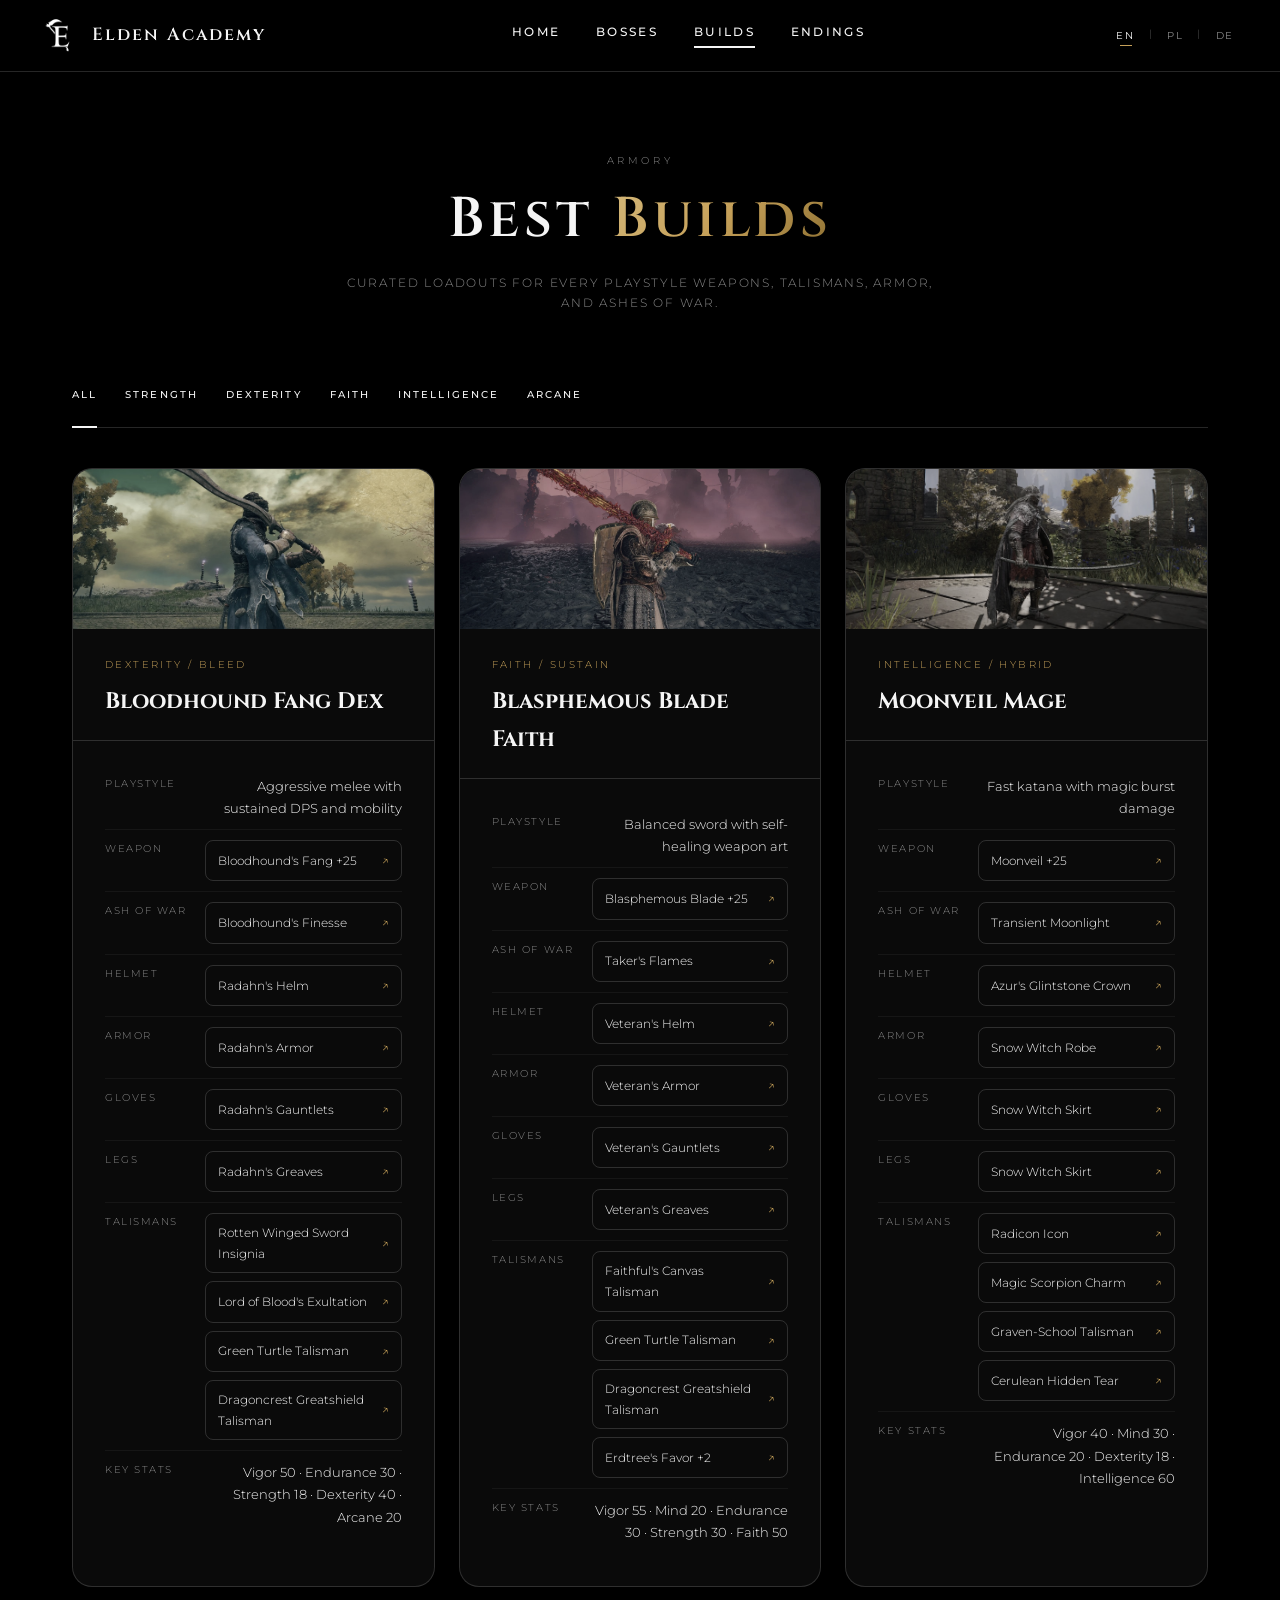
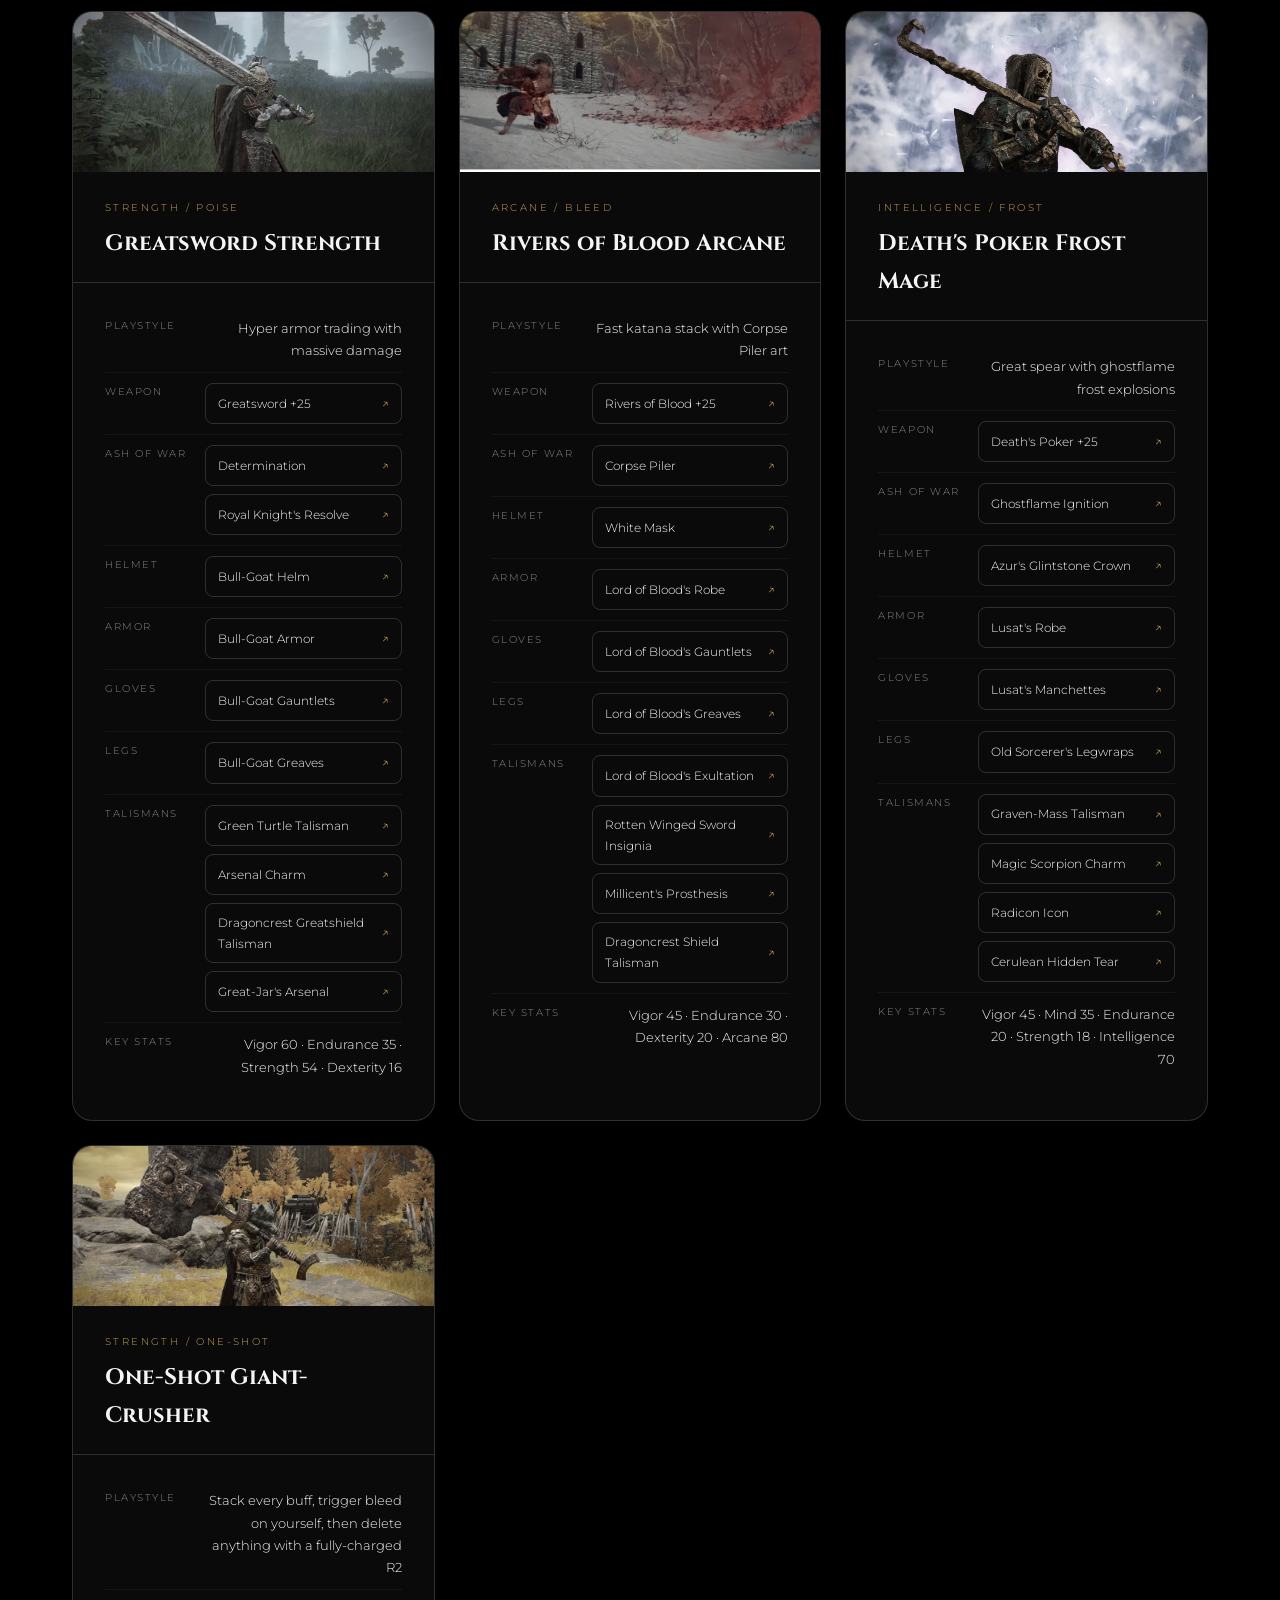
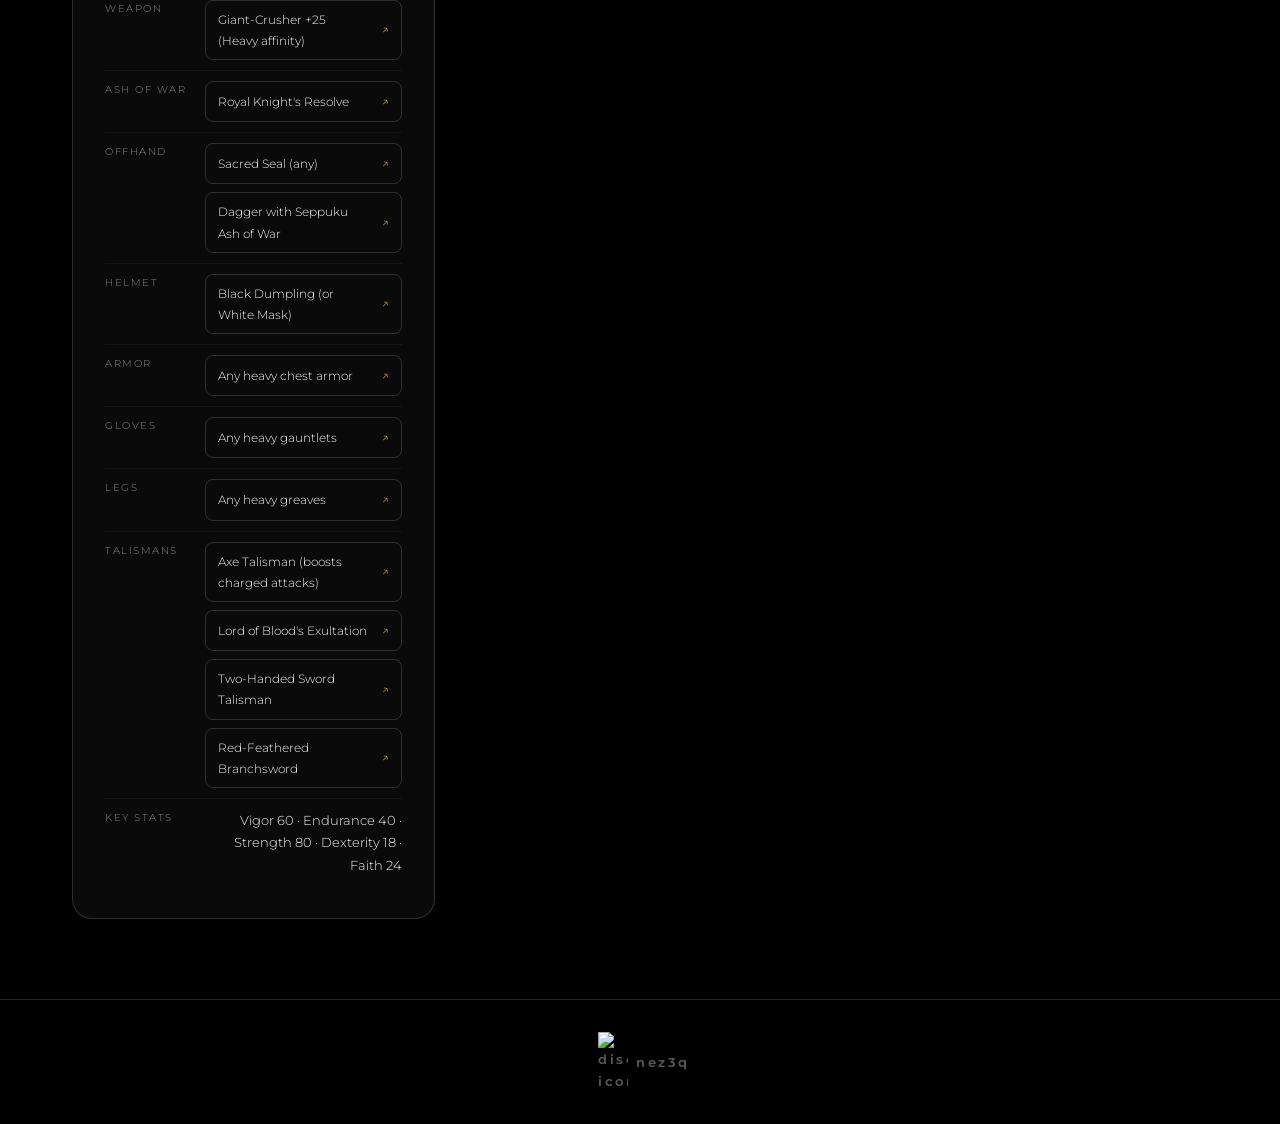
==== builds.html @ 85fa4c31 "Add files via upload" ====
<!DOCTYPE html>
<html lang="en">
<head>
<meta charset="UTF-8">
<meta name="viewport" content="width=device-width, initial-scale=1.0">
<title>Elden Ring Academy</title>
<link rel="stylesheet" href="main_smf.css">
<link rel="stylesheet" href="main_smf1.css">
<script src="opti.js" defer></script>
</head>
<body>
<div class="loading-screen" id="loader"><div class="loading-ring"></div></div>

<header class="site-header">
 <a href="main.html" class="logo">
    <img src="./img/elden.webp" alt="logo elden" style="width: 40px;">
    <span data-i18n="siteName">Elden Academy</span>
  </a>
  <nav class="main-nav" id="mainNav">
    <a href="main.html" data-i18n="navHome">Home</a>
    <a href="main.html#bosses" data-i18n="navBosses">Bosses</a>
    <a href="builds.html" class="active" data-i18n="navBuilds">Builds</a>
    <a href="endings.html" data-i18n="navEndings">Endings</a>
  </nav>
  <div class="header-right">
    <div class="lang-switch">
      <button data-lang="en" class="active">EN</button>
      <span class="sep">|</span>
      <button data-lang="pl">PL</button>
      <span class="sep">|</span>
      <button data-lang="de">DE</button>
    </div>
    <button class="menu-toggle" id="menuToggle" aria-label="Menu">
      <span></span><span></span><span></span>
    </button>
  </div>
</header>

<main class="page-enter">
  <section class="hero-notify fade-in">
    <p class="label" data-i18n="buildsLabel">Armory</p>
    <h1><span data-i18n="buildsTitle1">Best</span> <span class="gold-text" data-i18n="buildsTitle2">Builds</span></h1>
    <p class="sub" data-i18n="buildsSub">Curated loadouts for every playstyle weapons, talismans, armor, and ashes of war.</p>
  </section>

  <div class="container">
    <div class="sub-nav fade-in" id="buildFilter">
      <a href="#" data-filter="all" class="active" data-i18n="filterAll">All</a>
      <a href="#" data-filter="strength" data-i18n="filterStr">Strength</a>
      <a href="#" data-filter="dexterity" data-i18n="filterDex">Dexterity</a>
      <a href="#" data-filter="faith" data-i18n="filterFaith">Faith</a>
      <a href="#" data-filter="intelligence" data-i18n="filterInt">Intelligence</a>
      <a href="#" data-filter="arcane" data-i18n="filterArc">Arcane</a>
    </div>

    <div class="builds-grid" id="buildsGrid"></div>
  </div>
</main>


<footer class="site-footer">
 
  <br>

  <img src="https://uxwing.com/wp-content/themes/uxwing/download/brands-and-social-media/discord-white-icon.png" alt="discord icon" style="width: 30px;"> nez3q
 
</footer>

<script src="main_images.js"></script>
<script src="main_data.js"></script>
<script src="main.js"></script>
<script>
document.addEventListener('DOMContentLoaded',function(){
  ER.initBuilds();
});
</script>
</body>
</html>
---- main_smf.css ----
@import url('https://fonts.googleapis.com/css2?family=Cinzel:wght@400;600;700&family=Montserrat:wght@300;400;500;600&display=swap');

*,*::before,*::after{box-sizing:border-box;margin:0;padding:0}

:root{
  --bg:#000;
  --bg-card:#0a0a0a;
  --bg-card-hover:#111;
  --white:#f5f5f5;
  --gray:#888;
  --gray-dim:#555;
  --gold:#c5a059;
  --gold-light:#d4b87a;
  --gold-dark:#8a6d2f;
  --border:rgba(255,255,255,.15);
  --border-active:rgba(255,255,255,.85);
  --radius:20px;
  --font-serif:'Cinzel',serif;
  --font-sans:'Montserrat',sans-serif;
  --nav-h:72px;
}

html{scroll-behavior:smooth}

body{
  background:var(--bg);
  color:var(--white);
  font-family:var(--font-sans);
  font-weight:300;
  line-height:1.7;
  overflow-x:hidden;
  min-height:100vh;
}

a{color:inherit;text-decoration:none;transition:color .3s,opacity .3s}
a:hover{color:var(--gold)}

img{max-width:100%;height:auto;display:block}

.gold-text{
  background:linear-gradient(135deg,var(--gold-light),var(--gold),var(--gold-dark));
  -webkit-background-clip:text;
  -webkit-text-fill-color:transparent;
  background-clip:text;
}

.container{
  width:100%;
  max-width:1200px;
  margin:0 auto;
  padding:0 32px;
}

header.site-header{
  position:fixed;
  top:0;left:0;right:0;
  z-index:1000;
  height:var(--nav-h);
  display:flex;
  align-items:center;
  justify-content:space-between;
  padding:0 40px;
  background:rgba(0,0,0,.92);
  backdrop-filter:blur(12px);
  border-bottom:1px solid var(--border);
}

.logo{
  display:flex;
  align-items:center;
  gap:12px;
  font-family:var(--font-serif);
  font-size:1.1rem;
  letter-spacing:.12em;
  font-weight:600;
}

.logo-mark{
  width:42px;height:42px;
  border:1px solid var(--border);
  border-radius:50%;
  display:flex;
  align-items:center;
  justify-content:center;
  font-family:var(--font-serif);
  font-size:1.4rem;
  color:var(--gold);
}

nav.main-nav{
  display:flex;
  gap:36px;
  align-items:center;
}

nav.main-nav a{
  font-size:.72rem;
  letter-spacing:.2em;
  text-transform:uppercase;
  font-weight:500;
  position:relative;
  padding-bottom:6px;
}

nav.main-nav a.active::after,
nav.main-nav a:hover::after{
  content:'';
  position:absolute;
  bottom:0;left:0;right:0;
  height:1px;
  background:var(--white);
}

nav.main-nav a.active::after{height:2px}

.header-right{
  display:flex;
  align-items:center;
  gap:24px;
}

.lang-switch{
  display:flex;
  gap:8px;
  font-size:.65rem;
  letter-spacing:.15em;
  text-transform:uppercase;
}

.lang-switch button{
  background:none;
  border:none;
  color:var(--gray);
  cursor:pointer;
  font-family:var(--font-sans);
  font-size:.65rem;
  letter-spacing:.15em;
  padding:4px 6px;
  transition:color .3s;
}

.lang-switch button.active,
.lang-switch button:hover{color:var(--white)}

.lang-switch .sep{color:var(--gray-dim)}

.menu-toggle{
  display:none;
  background:none;
  border:none;
  cursor:pointer;
  flex-direction:column;
  gap:5px;
  padding:4px;
}

.menu-toggle span{
  display:block;
  width:22px;height:1px;
  background:var(--white);
  transition:transform .3s,opacity .3s;
}

main{padding-top:var(--nav-h)}

.hero-notify{
  text-align:center;
  padding:80px 32px 48px;
}

.hero-notify .label{
  font-size:.65rem;
  letter-spacing:.35em;
  text-transform:uppercase;
  color:var(--gray);
  margin-bottom:16px;
}

.hero-notify h1{
  font-family:var(--font-serif);
  font-size:clamp(2rem,5vw,3.5rem);
  font-weight:600;
  letter-spacing:.08em;
  line-height:1.2;
  margin-bottom:20px;
}

.hero-notify .sub{
  font-size:.75rem;
  letter-spacing:.15em;
  text-transform:uppercase;
  color:var(--gray);
  max-width:600px;
  margin:0 auto 24px;
}

.hero-notify .credit{
  font-size:.6rem;
  letter-spacing:.25em;
  text-transform:uppercase;
  color:var(--gray-dim);
}

.featured-card{
  border:1px solid var(--border);
  border-radius:var(--radius);
  margin:0 auto 64px;
  max-width:1100px;
  overflow:hidden;
  position:relative;
  background:var(--bg-card);
}

.featured-card-inner{
  display:grid;
  grid-template-columns:1fr 1fr;
  min-height:420px;
}

.featured-content{
  padding:48px 56px;
  display:flex;
  flex-direction:column;
  justify-content:center;
}

.featured-content .unlock-label{
  font-size:.65rem;
  letter-spacing:.3em;
  text-transform:uppercase;
  color:var(--gray);
  margin-bottom:12px;
}

.featured-content h2{
  font-family:var(--font-serif);
  font-size:clamp(1.8rem,3vw,2.8rem);
  margin-bottom:16px;
  line-height:1.15;
}

.featured-content .quote{
  font-style:italic;
  color:var(--gray);
  font-size:.9rem;
  margin-bottom:24px;
  border-left:2px solid var(--gold);
  padding-left:16px;
}

.featured-content p{
  font-size:.85rem;
  color:var(--gray);
  margin-bottom:28px;
}

.featured-content .btn-link{
  display:inline-flex;
  align-items:center;
  gap:8px;
  font-size:.7rem;
  letter-spacing:.2em;
  text-transform:uppercase;
  font-weight:500;
  align-self:flex-start;
}

.featured-content .btn-link .arrow{
  transition:transform .3s;
}

.featured-content .btn-link:hover .arrow{transform:translateX(4px)}

.featured-image{
  position:relative;
  overflow:hidden;
}

.featured-image img{
  width:100%;
  height:100%;
  object-fit:cover;
  object-position:center top;
  filter:grayscale(.4) contrast(1.1);
  mask-image:linear-gradient(to right,transparent 0%,black 25%);
  -webkit-mask-image:linear-gradient(to right,transparent 0%,black 25%);
}

.section-title{
  text-align:center;
  margin-bottom:40px;
}

.section-title .archive-label{
  font-size:.65rem;
  letter-spacing:.35em;
  text-transform:uppercase;
  color:var(--gold);
  margin-bottom:12px;
}

.section-title h2{
  font-family:var(--font-serif);
  font-size:clamp(1.5rem,3vw,2.2rem);
  letter-spacing:.06em;
}

.category-row{
  display:grid;
  grid-template-columns:repeat(4,1fr);
  gap:16px;
  margin-bottom:64px;
}

.category-card{
  position:relative;
  height:120px;
  border-radius:12px;
  overflow:hidden;
  border:1px solid var(--border);
  cursor:pointer;
  transition:border-color .4s,transform .4s;
}

.category-card.active,
.category-card:hover{
  border-color:var(--border-active);
  transform:translateY(-2px);
}

.category-card img{
  width:100%;height:100%;
  object-fit:cover;
  filter:brightness(.35) grayscale(.5);
  transition:filter .4s,transform .6s;
}

.category-card:hover img,
.category-card.active img{
  filter:brightness(.5) grayscale(.3);
  transform:scale(1.05);
}

.category-card span{
  position:absolute;
  inset:0;
  display:flex;
  align-items:center;
  justify-content:center;
  font-size:.7rem;
  letter-spacing:.2em;
  font-weight:600;
  text-transform:uppercase;
  text-shadow:0 2px 12px rgba(0,0,0,.8);
}

.boss-grid{
  display:grid;
  grid-template-columns:repeat(auto-fill,minmax(260px,1fr));
  gap:20px;
  margin-bottom:80px;
}

.boss-card{
  border:1px solid var(--border);
  border-radius:var(--radius);
  overflow:hidden;
  background:var(--bg-card);
  transition:border-color .4s,transform .4s,box-shadow .4s;
  cursor:pointer;
}

.boss-card:hover{
  border-color:var(--border-active);
  transform:translateY(-4px);
  box-shadow:0 12px 40px rgba(197,160,89,.08);
}

.boss-card-img{
  height:180px;
  overflow:hidden;
  position:relative;
}

.boss-card-img img,
.featured-image img,
.boss-detail-image img,
.build-card-img img,
.map-img-wrap img{
  width:100%;height:100%;
  object-fit:cover;
  object-position:center top;
  filter:grayscale(.25);
  transition:filter .4s,transform .6s;
}

.photo-wrap{
  display:block;
  width:100%;height:100%;
  position:relative;
  overflow:hidden;
}

.photo-wrap img{
  width:100%;height:100%;
  object-fit:cover;
  object-position:center top;
  filter:grayscale(.25);
  transition:filter .4s,transform .6s;
  pointer-events:none;
  cursor:default;
  user-select:none;
  -webkit-user-select:none;
}

.map-interactive-link{
  display:inline-block;
  margin-top:14px;
  font-size:.65rem;
  letter-spacing:.18em;
  text-transform:uppercase;
  color:var(--gold);
  border-bottom:1px solid rgba(197,160,89,.35);
}

.map-interactive-link:hover{color:var(--gold-light)}

.boss-card:hover .boss-card-img img{
  filter:grayscale(0);
}

.boss-card-body{padding:20px 24px}

.boss-card-body .cat{
  font-size:.6rem;
  letter-spacing:.25em;
  text-transform:uppercase;
  color:var(--gold);
  margin-bottom:8px;
}

.boss-card-body h3{
  font-family:var(--font-serif);
  font-size:1.1rem;
  letter-spacing:.04em;
}

.boss-detail{padding:48px 0 80px}

.breadcrumb{
  font-size:.65rem;
  letter-spacing:.25em;
  text-transform:uppercase;
  color:var(--gold);
  margin-bottom:32px;
}

.boss-detail-grid{
  display:grid;
  grid-template-columns:1fr 1fr;
  gap:48px;
  align-items:start;
}

.boss-detail-content h1{
  font-family:var(--font-serif);
  font-size:clamp(2rem,4vw,3rem);
  margin-bottom:12px;
  line-height:1.15;
}

.boss-detail-content .quote{
  font-style:italic;
  color:var(--gray);
  font-size:.95rem;
  margin-bottom:32px;
  border-left:2px solid var(--gold);
  padding-left:16px;
}

.info-block{
  margin-bottom:32px;
}

.info-block h3{
  font-size:.65rem;
  letter-spacing:.3em;
  text-transform:uppercase;
  color:var(--gold);
  margin-bottom:12px;
}

.info-block p,
.info-block li{
  font-size:.88rem;
  color:var(--gray);
}

.info-block ul{
  list-style:none;
  padding:0;
}

.info-block li{
  padding:6px 0;
  padding-left:16px;
  position:relative;
}

.info-block li::before{
  content:'›';
  position:absolute;
  left:0;
  color:var(--gold);
}

.boss-detail-image{
  position:sticky;
  top:calc(var(--nav-h) + 32px);
}

.boss-detail-image img{
  width:100%;
  border-radius:var(--radius);
  border:1px solid var(--border);
  filter:grayscale(.2);
}

.map-section{
  margin-top:48px;
  border:1px solid var(--border);
  border-radius:var(--radius);
  overflow:hidden;
  background:var(--bg-card);
}

.map-section-header{
  padding:20px 28px;
  border-bottom:1px solid var(--border);
}

.map-section-header h3{
  font-family:var(--font-serif);
  font-size:1.1rem;
  letter-spacing:.06em;
}

.map-section-body{
  display:grid;
  grid-template-columns:1.3fr 1fr;
  
  gap:0;
}

.map-img-wrap{
  padding:24px;
  border-right:1px solid var(--border);
}

.map-img-wrap img{
  width:100%;
  border-radius:8px;
  opacity:.85;
}

.map-info{
  padding:28px 32px;
}

.map-info .region-tag{
  display:inline-block;
  font-size:.6rem;
  letter-spacing:.2em;
  text-transform:uppercase;
  border:1px solid var(--gold);
  color:var(--gold);
  padding:4px 12px;
  border-radius:20px;
  margin-bottom:16px;
}

.sub-nav{
  display:flex;
  gap:28px;
  margin-bottom:40px;
  border-bottom:1px solid var(--border);
  padding-bottom:16px;
}

.sub-nav a{
  font-size:.65rem;
  letter-spacing:.2em;
  text-transform:uppercase;
  font-weight:500;
  position:relative;
  padding-bottom:8px;
}

.sub-nav a.active::after{
  content:'';
  position:absolute;
  bottom:-17px;left:0;right:0;
  height:2px;
  background:var(--white);
}

.builds-grid{
  display:grid;
  grid-template-columns:repeat(auto-fill,minmax(340px,1fr));
  gap:24px;
  margin-bottom:80px;
}

.build-card{
  border:1px solid var(--border);
  border-radius:var(--radius);
  overflow:hidden;
  background:var(--bg-card);
  transition:border-color .4s,transform .4s;
}

.build-card:hover{
  border-color:var(--border-active);
  transform:translateY(-3px);
}

.build-card-header{
  padding:28px 32px 20px;
  border-bottom:1px solid var(--border);
}

.build-card-header .type{
  font-size:.6rem;
  letter-spacing:.25em;
  text-transform:uppercase;
  color:var(--gold);
  margin-bottom:8px;
}

.build-card-header h3{
  font-family:var(--font-serif);
  font-size:1.4rem;
}

.build-card-body{padding:24px 32px 32px}

.build-row{
  display:flex;
  justify-content:space-between;
  align-items:flex-start;
  padding:10px 0;
  border-bottom:1px solid rgba(255,255,255,.05);
  font-size:.82rem;
}

.build-row:last-child{border-bottom:none}

.build-row .label{
  color:var(--gray);
  font-size:.65rem;
  letter-spacing:.15em;
  text-transform:uppercase;
  min-width:100px;
}

.build-row .value{color:var(--white);text-align:right;flex:1}

.build-row-gear{align-items:flex-start}

.value-gear{
  display:flex;
  flex-direction:column;
  gap:8px;
  align-items:flex-end;
}

.wiki-item-link{
  display:inline-flex;
  align-items:center;
  justify-content:space-between;
  gap:12px;
  padding:8px 12px;
  border:1px solid var(--border);
  border-radius:8px;
  font-size:.78rem;
  color:var(--white);
  transition:border-color .3s,background .3s,transform .3s;
  text-align:left;
  width:100%;
  max-width:320px;
}

.wiki-item-link:hover{
  border-color:var(--gold);
  background:rgba(197,160,89,.08);
  color:var(--gold-light);
  transform:translateX(-2px);
}

.wiki-item-arrow{
  color:var(--gold);
  font-size:.85rem;
}

.wiki-boss-link{
  display:inline-flex;
  align-items:center;
  gap:6px;
  font-size:.68rem;
  letter-spacing:.18em;
  text-transform:uppercase;
  color:var(--gold);
  margin-bottom:28px;
  padding-bottom:4px;
  border-bottom:1px solid rgba(197,160,89,.3);
  transition:color .3s,border-color .3s;
}

.wiki-boss-link:hover{
  color:var(--gold-light);
  border-bottom-color:var(--gold);
}

.build-card-img{
  height:160px;
  overflow:hidden;
}

.build-card-img img{
  width:100%;height:100%;
  object-fit:cover;
  filter:grayscale(.4);
  transition:filter .4s;
}

.build-card:hover .build-card-img img{filter:grayscale(.1)}

.back-link{
  display:inline-flex;
  align-items:center;
  gap:8px;
  font-size:.7rem;
  letter-spacing:.2em;
  text-transform:uppercase;
  margin-bottom:32px;
  color:var(--gray);
}

.back-link:hover{color:var(--white)}

footer.site-footer { 
  border-top: 1px solid var(--border); 
  padding: 32px; 
  font-weight: 650;
  text-align: center; 
  font-size: 13px; 
  letter-spacing: .2em; 
  color: var(--gray-dim); 
  display: flex; 
  flex-direction: row;
  justify-content: center; 
  align-items: center; 
  gap: 8px;
}


.hidden{display:none!important}

@media(max-width:900px){
  nav.main-nav{display:none}
  .menu-toggle{display:flex}
  nav.main-nav.open{
    display:flex;
    flex-direction:column;
    position:fixed;
    top:var(--nav-h);left:0;right:0;
    background:rgba(0,0,0,.97);
    padding:24px;
    gap:20px;
    border-bottom:1px solid var(--border);
  }
  .featured-card-inner,
  .boss-detail-grid,
  .map-section-body{grid-template-columns:1fr}
  .featured-image{height:280px}
  .featured-image img{mask-image:none;-webkit-mask-image:none}
  .category-row{grid-template-columns:repeat(2,1fr)}
  .boss-detail-image{position:static}
  .map-img-wrap{border-right:none;border-bottom:1px solid var(--border)}
}

@media(max-width:560px){
  header.site-header{padding:0 20px}
  .container{padding:0 20px}
  .category-row{grid-template-columns:1fr}
  .builds-grid{grid-template-columns:1fr}
  .featured-content{padding:32px 28px}
}

/* ─── BUFF SEQUENCE (builds page) ───────────────────────────────── */
.buff-sequence-list{
  list-style:none;
  padding:0;
  width:100%;
  display:flex;
  flex-direction:column;
  gap:10px;
}

.buff-sequence-list li{
  display:flex;
  align-items:flex-start;
  gap:12px;
  font-size:.82rem;
  color:var(--gray);
}

.buff-step-num{
  min-width:22px;
  height:22px;
  border-radius:50%;
  background:var(--gold-dark);
  color:var(--white);
  font-size:.65rem;
  font-weight:700;
  display:flex;
  align-items:center;
  justify-content:center;
  flex-shrink:0;
  margin-top:2px;
}
---- main_smf1.css ----
.fade-in{
  opacity:0;
  transform:translateY(24px);
  transition:opacity .8s ease,transform .8s ease;
}

.fade-in.visible{
  opacity:1;
  transform:translateY(0);
}

.fade-in-left{
  opacity:0;
  transform:translateX(-30px);
  transition:opacity .8s ease,transform .8s ease;
}

.fade-in-left.visible{
  opacity:1;
  transform:translateX(0);
}

.fade-in-right{
  opacity:0;
  transform:translateX(30px);
  transition:opacity .8s ease,transform .8s ease;
}

.fade-in-right.visible{
  opacity:1;
  transform:translateX(0);
}

.scale-in{
  opacity:0;
  transform:scale(.92);
  transition:opacity .7s ease,transform .7s ease;
}

.scale-in.visible{
  opacity:1;
  transform:scale(1);
}

.stagger-1{transition-delay:.1s}
.stagger-2{transition-delay:.2s}
.stagger-3{transition-delay:.3s}
.stagger-4{transition-delay:.4s}
.stagger-5{transition-delay:.5s}
.stagger-6{transition-delay:.6s}

.hero-notify h1 .gold-text{
  animation:goldShimmer 4s ease-in-out infinite;
}

@keyframes goldShimmer{
  0%,100%{filter:brightness(1)}
  50%{filter:brightness(1.3)}
}

.featured-card::before{
  content:'';
  position:absolute;
  inset:-1px;
  border-radius:var(--radius);
  padding:1px;
  background:linear-gradient(135deg,transparent,rgba(197,160,89,.3),transparent);
  -webkit-mask:linear-gradient(#fff 0 0) content-box,linear-gradient(#fff 0 0);
  mask:linear-gradient(#fff 0 0) content-box,linear-gradient(#fff 0 0);
  -webkit-mask-composite:xor;
  mask-composite:exclude;
  opacity:0;
  transition:opacity .6s;
  pointer-events:none;
}

.featured-card:hover::before{opacity:1}

.boss-card::after{
  content:'';
  position:absolute;
  inset:0;
  border-radius:var(--radius);
  box-shadow:inset 0 0 0 0 rgba(197,160,89,.2);
  transition:box-shadow .4s;
  pointer-events:none;
}

.boss-card{position:relative}
.boss-card:hover::after{box-shadow:inset 0 0 30px rgba(197,160,89,.06)}

.gold-glow{
  animation:pulseGlow 3s ease-in-out infinite;
}

@keyframes pulseGlow{
  0%,100%{text-shadow:0 0 8px rgba(197,160,89,.2)}
  50%{text-shadow:0 0 20px rgba(197,160,89,.5)}
}

.page-enter{
  animation:pageEnter .6s ease forwards;
}

@keyframes pageEnter{
  from{opacity:0;transform:translateY(12px)}
  to{opacity:1;transform:translateY(0)}
}

.boss-detail-image img{
  animation:floatImg 6s ease-in-out infinite;
}

@keyframes floatImg{
  0%,100%{transform:translateY(0)}
  50%{transform:translateY(-8px)}
}

.category-card::after{
  content:'';
  position:absolute;
  inset:0;
  background:linear-gradient(to top,rgba(0,0,0,.7),transparent);
  pointer-events:none;
}

.build-card{
  animation:cardReveal .5s ease backwards;
}

.builds-grid .build-card:nth-child(1){animation-delay:.05s}
.builds-grid .build-card:nth-child(2){animation-delay:.1s}
.builds-grid .build-card:nth-child(3){animation-delay:.15s}
.builds-grid .build-card:nth-child(4){animation-delay:.2s}
.builds-grid .build-card:nth-child(5){animation-delay:.25s}
.builds-grid .build-card:nth-child(6){animation-delay:.3s}

@keyframes cardReveal{
  from{opacity:0;transform:translateY(20px)}
  to{opacity:1;transform:translateY(0)}
}

.lang-switch button.active{
  position:relative;
}

.lang-switch button.active::after{
  content:'';
  position:absolute;
  bottom:0;left:50%;
  transform:translateX(-50%);
  width:12px;height:1px;
  background:var(--gold);
}

.map-section{
  animation:borderPulse 5s ease-in-out infinite;
}

@keyframes borderPulse{
  0%,100%{border-color:rgba(255,255,255,.15)}
  50%{border-color:rgba(197,160,89,.3)}
}

.loading-screen{
  position:fixed;
  inset:0;
  background:var(--bg);
  display:flex;
  align-items:center;
  justify-content:center;
  z-index:9999;
  transition:opacity .5s,visibility .5s;
}

.loading-screen.hidden-load{
  opacity:0;
  visibility:hidden;
  pointer-events:none;
}

.loading-ring{
  width:48px;height:48px;
  border:1px solid var(--border);
  border-top-color:var(--gold);
  border-radius:50%;
  animation:spin 1s linear infinite;
}

@keyframes spin{
  to{transform:rotate(360deg)}
}

@media(prefers-reduced-motion:reduce){
  *,*::before,*::after{
    animation-duration:.01ms!important;
    animation-iteration-count:1!important;
    transition-duration:.01ms!important;
  }
}
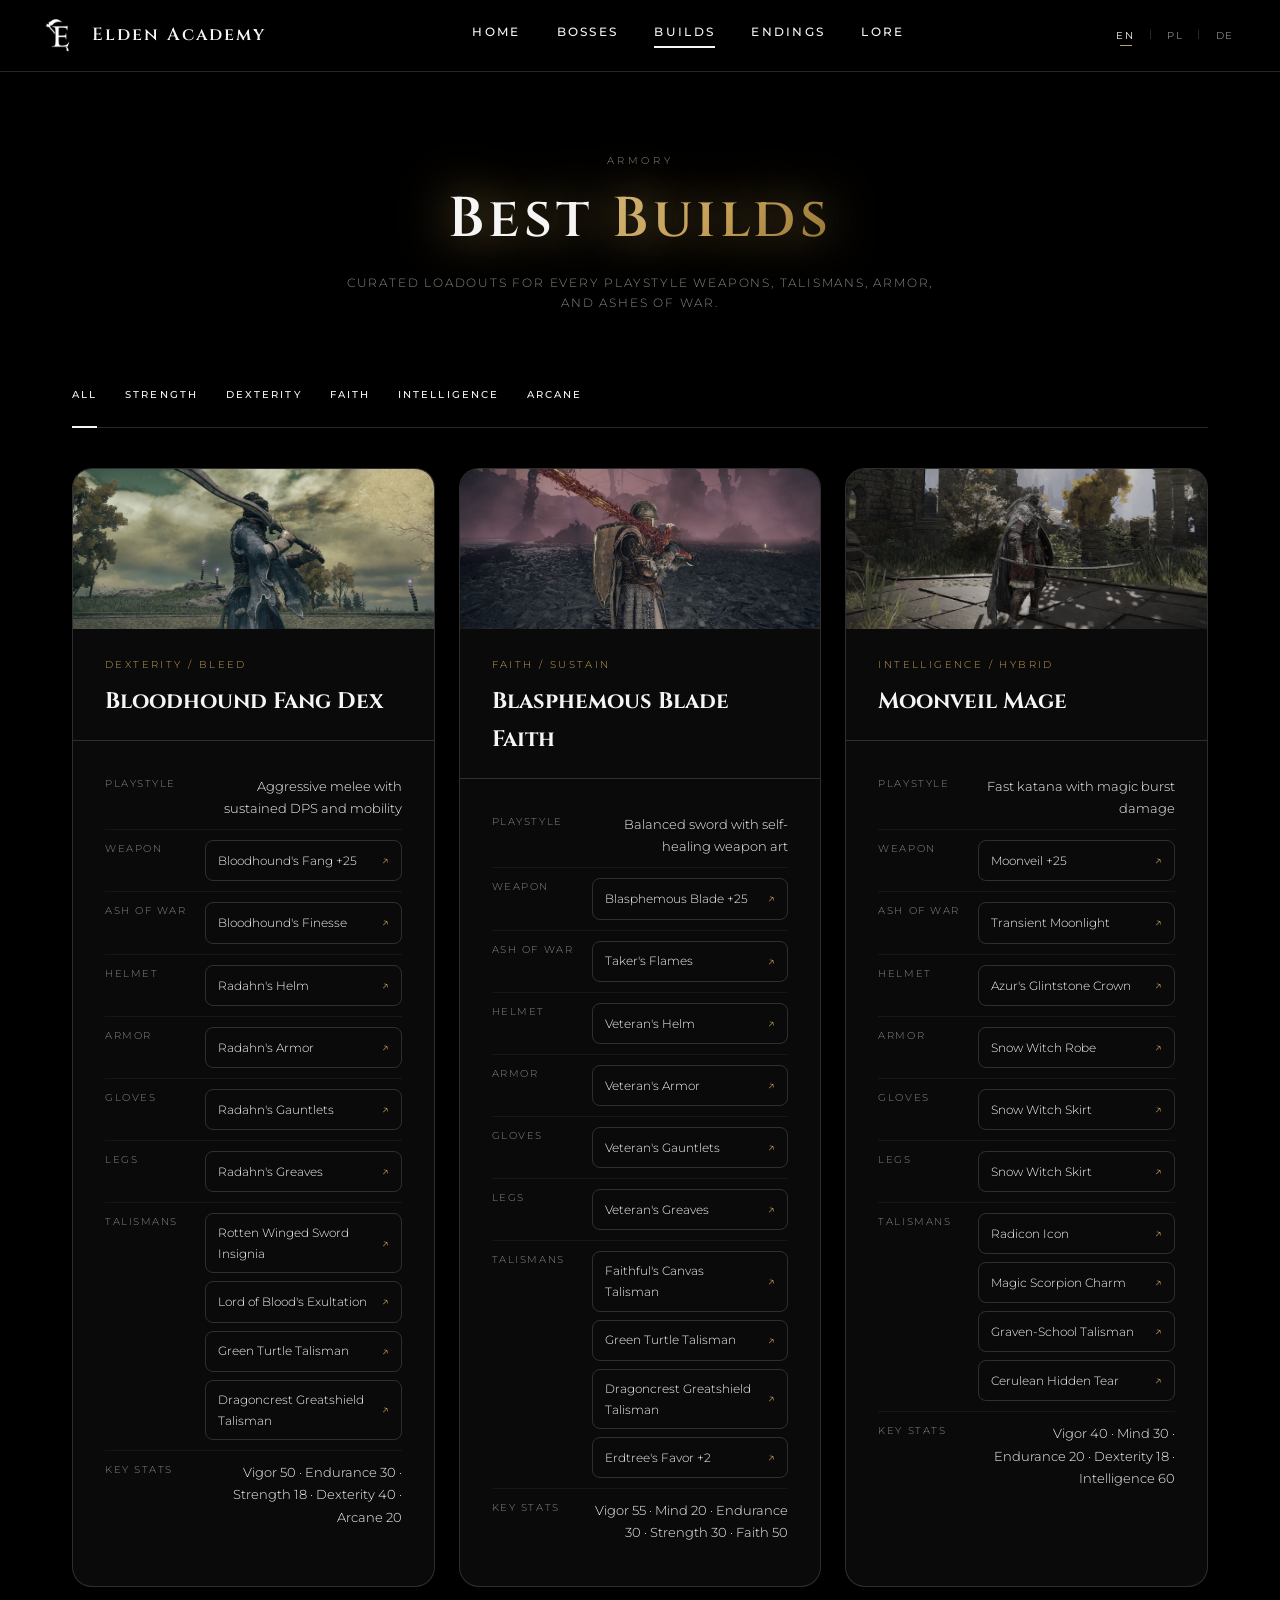
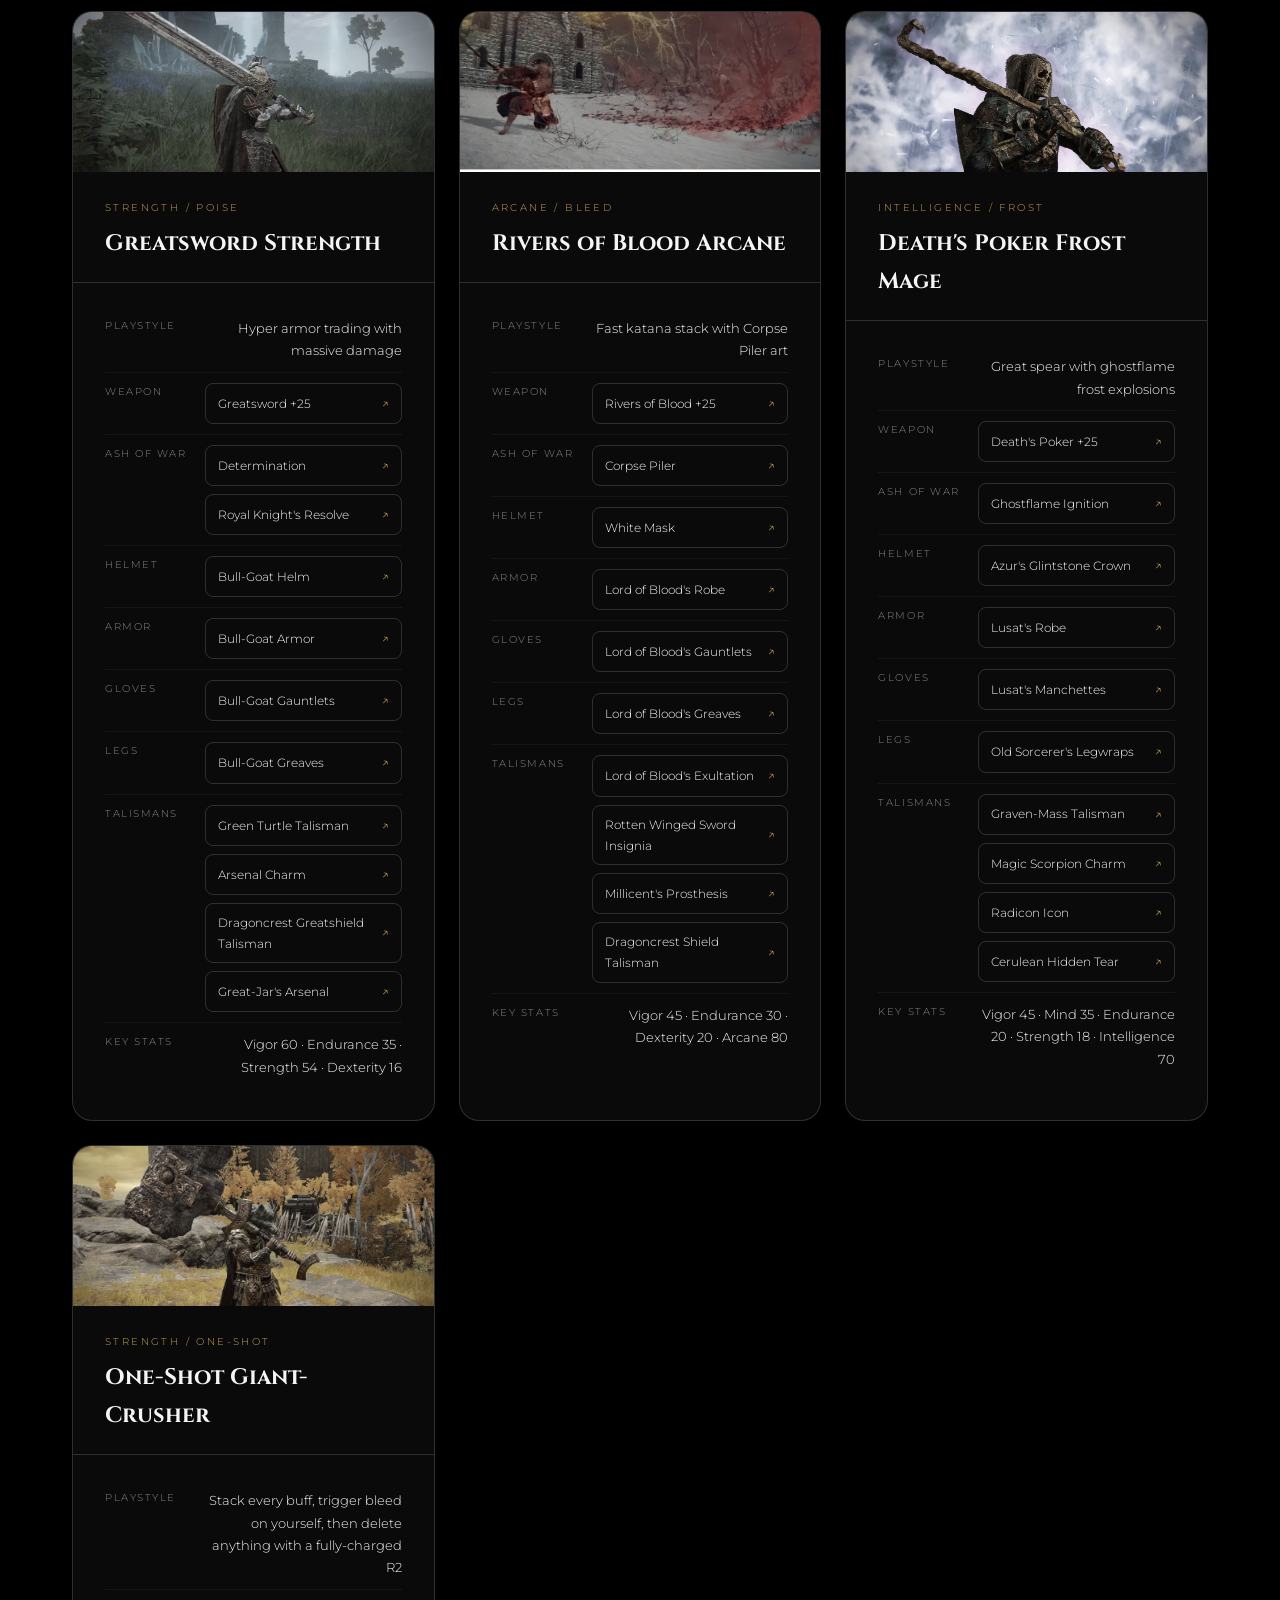
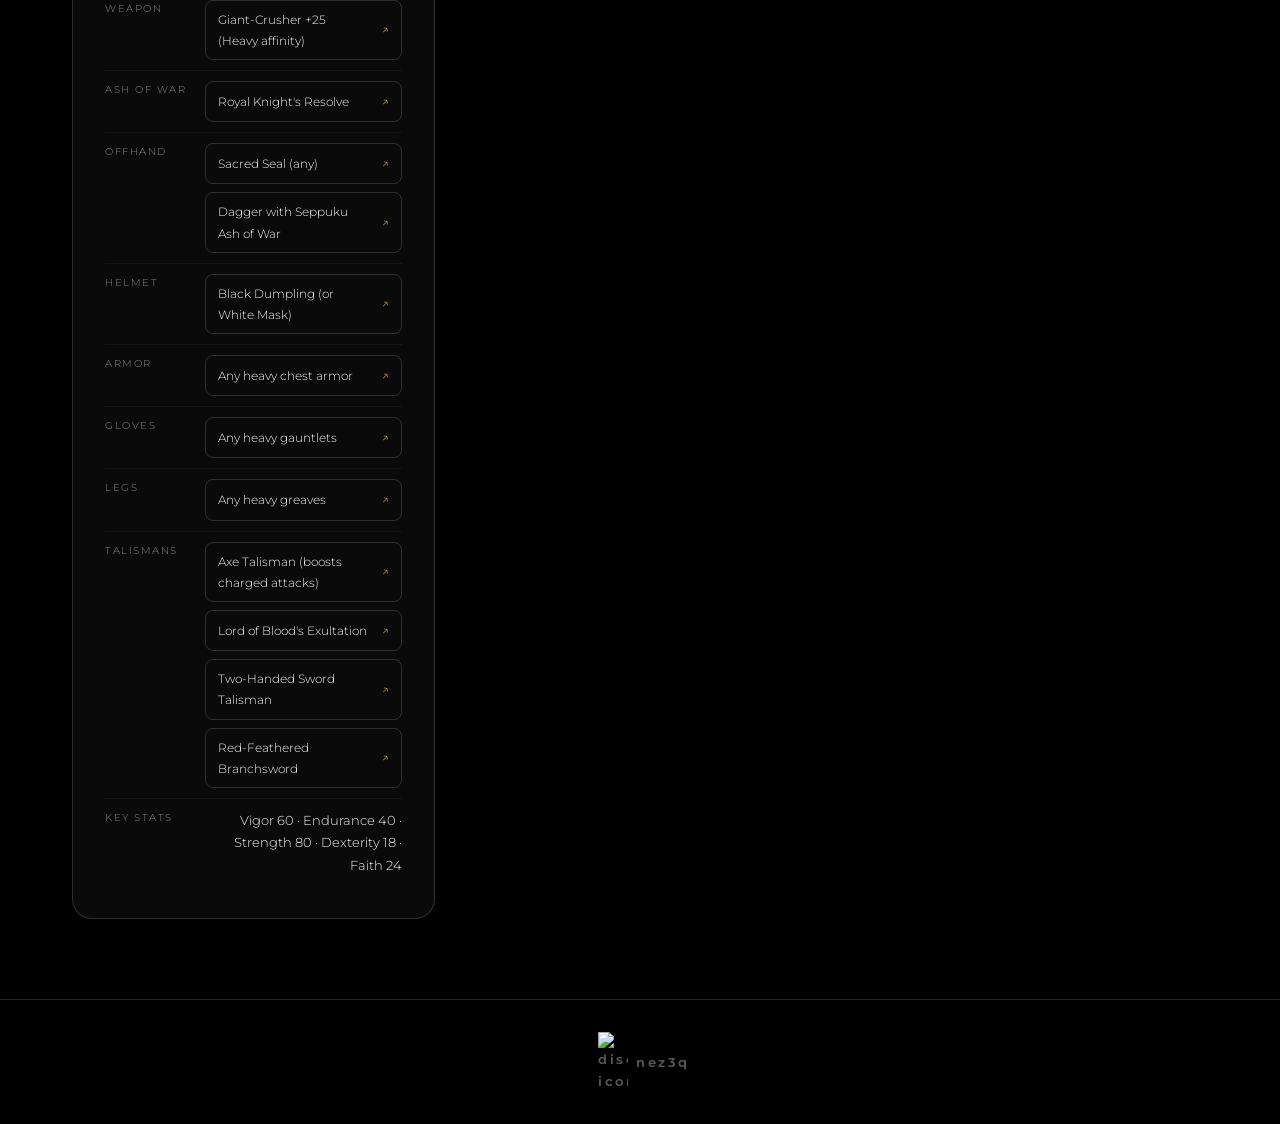
==== commit 2d22ad28: "Add files via upload" ====
--- a/builds.html
+++ b/builds.html
@@ -6,21 +6,34 @@
 <title>Elden Ring Academy</title>
 <link rel="stylesheet" href="main_smf.css">
 <link rel="stylesheet" href="main_smf1.css">
+<link rel="icon" href="./img/ico.png">
+<meta name="robots" content="index, follow">
+<meta name="googlebot" content="index, follow">
+<script type="application/ld+json">
+{
+  "@context": "https://schema.org",
+  "@type": "WebSite",
+  "name": "Elden Academy",
+  "url": "https://nezek-pg.github.io/Elden-Academy/",
+  "description": "An ultimate Elden Ring beginner's guide to help you conquer the Lands Between. Discover essential starting locations, early boss strategies, powerful item locations, and the best character builds for new players."
+}
+</script>
 <script src="opti.js" defer></script>
 </head>
 <body>
 <div class="loading-screen" id="loader"><div class="loading-ring"></div></div>
 
 <header class="site-header">
- <a href="main.html" class="logo">
+ <a href="main" class="logo">
     <img src="./img/elden.webp" alt="logo elden" style="width: 40px;">
     <span data-i18n="siteName">Elden Academy</span>
   </a>
   <nav class="main-nav" id="mainNav">
-    <a href="main.html" data-i18n="navHome">Home</a>
-    <a href="main.html#bosses" data-i18n="navBosses">Bosses</a>
-    <a href="builds.html" class="active" data-i18n="navBuilds">Builds</a>
-    <a href="endings.html" data-i18n="navEndings">Endings</a>
+    <a href="main" data-i18n="navHome">Home</a>
+    <a href="main#bosses" data-i18n="navBosses">Bosses</a>
+    <a href="builds" class="active" data-i18n="navBuilds">Builds</a>
+    <a href="endings" data-i18n="navEndings">Endings</a>
+    <a href="lore" data-i18n="navLore">Lore</a>
   </nav>
   <div class="header-right">
     <div class="lang-switch">
--- a/main_smf.css
+++ b/main_smf.css
@@ -183,6 +183,7 @@
   letter-spacing:.08em;
   line-height:1.2;
   margin-bottom:20px;
+  text-shadow: 0 0 50px rgba(197, 160, 89, 0.9);
 }
 
 .hero-notify .sub{
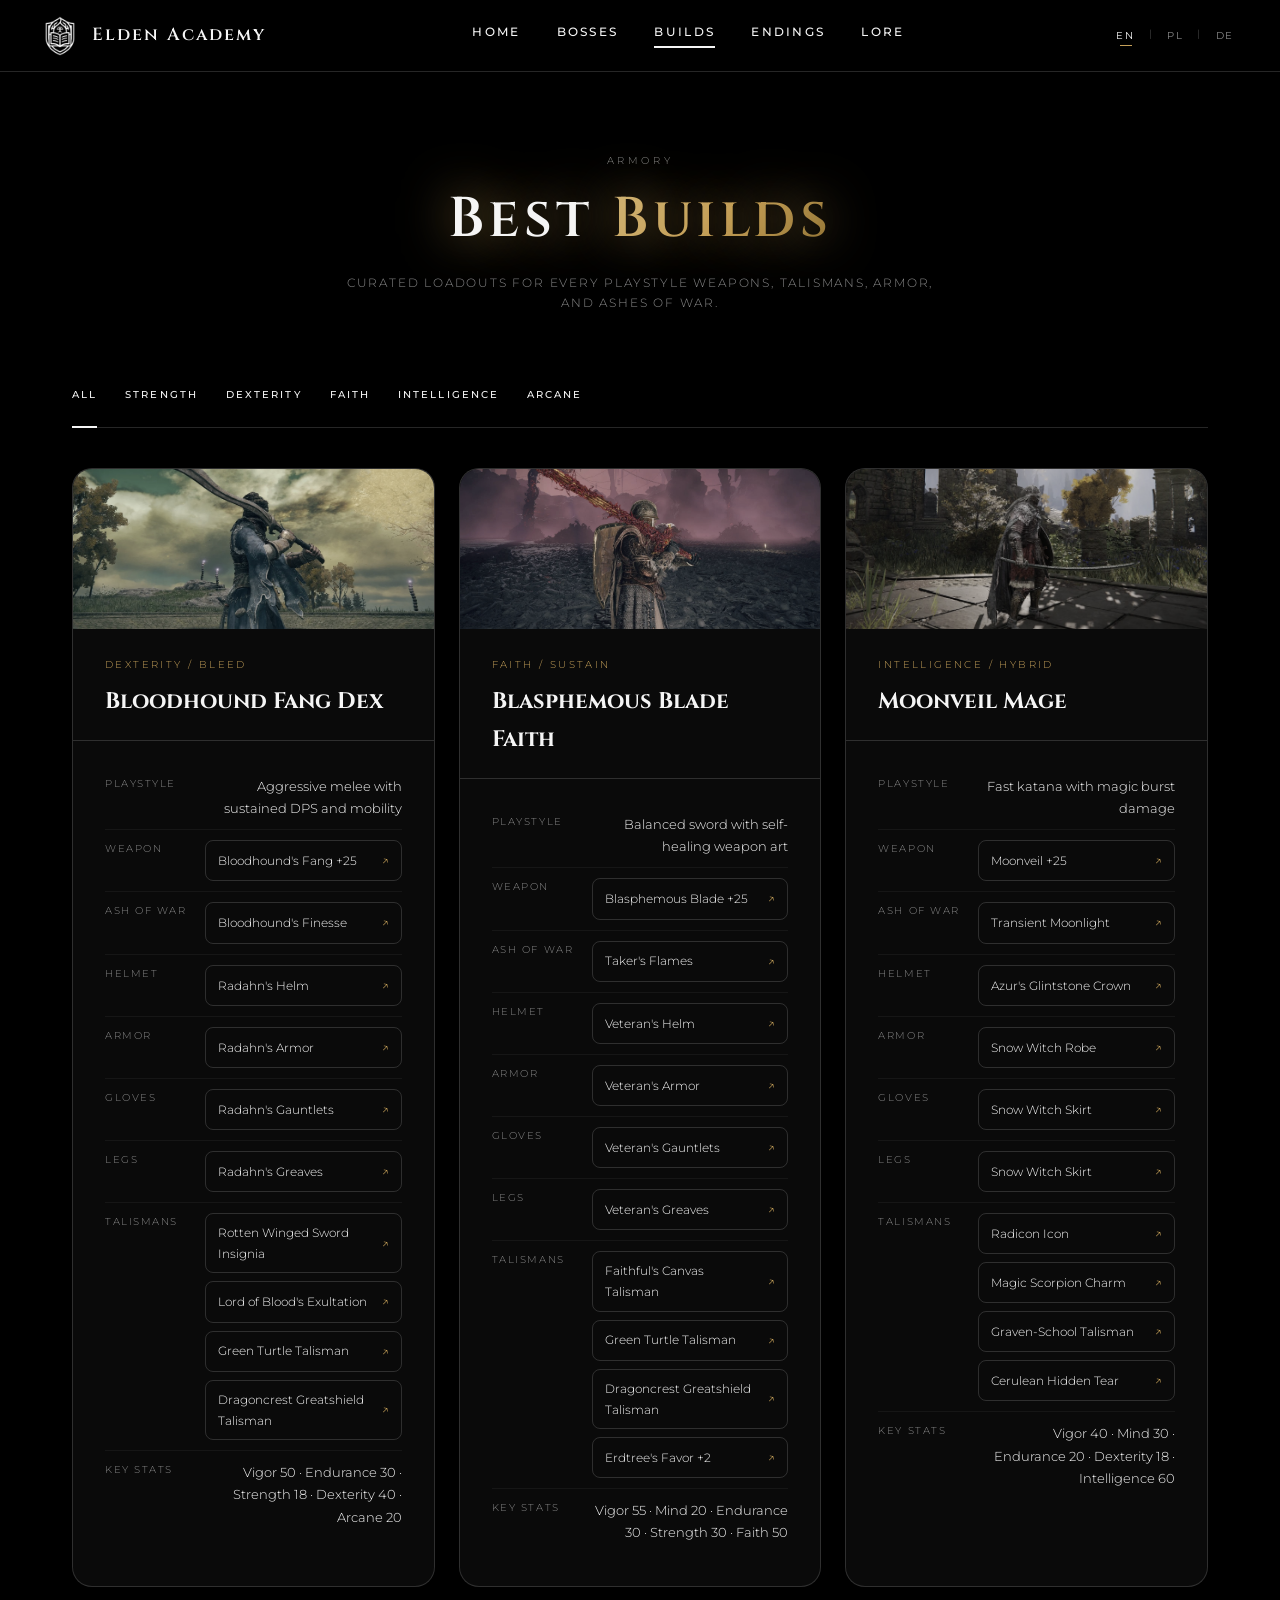
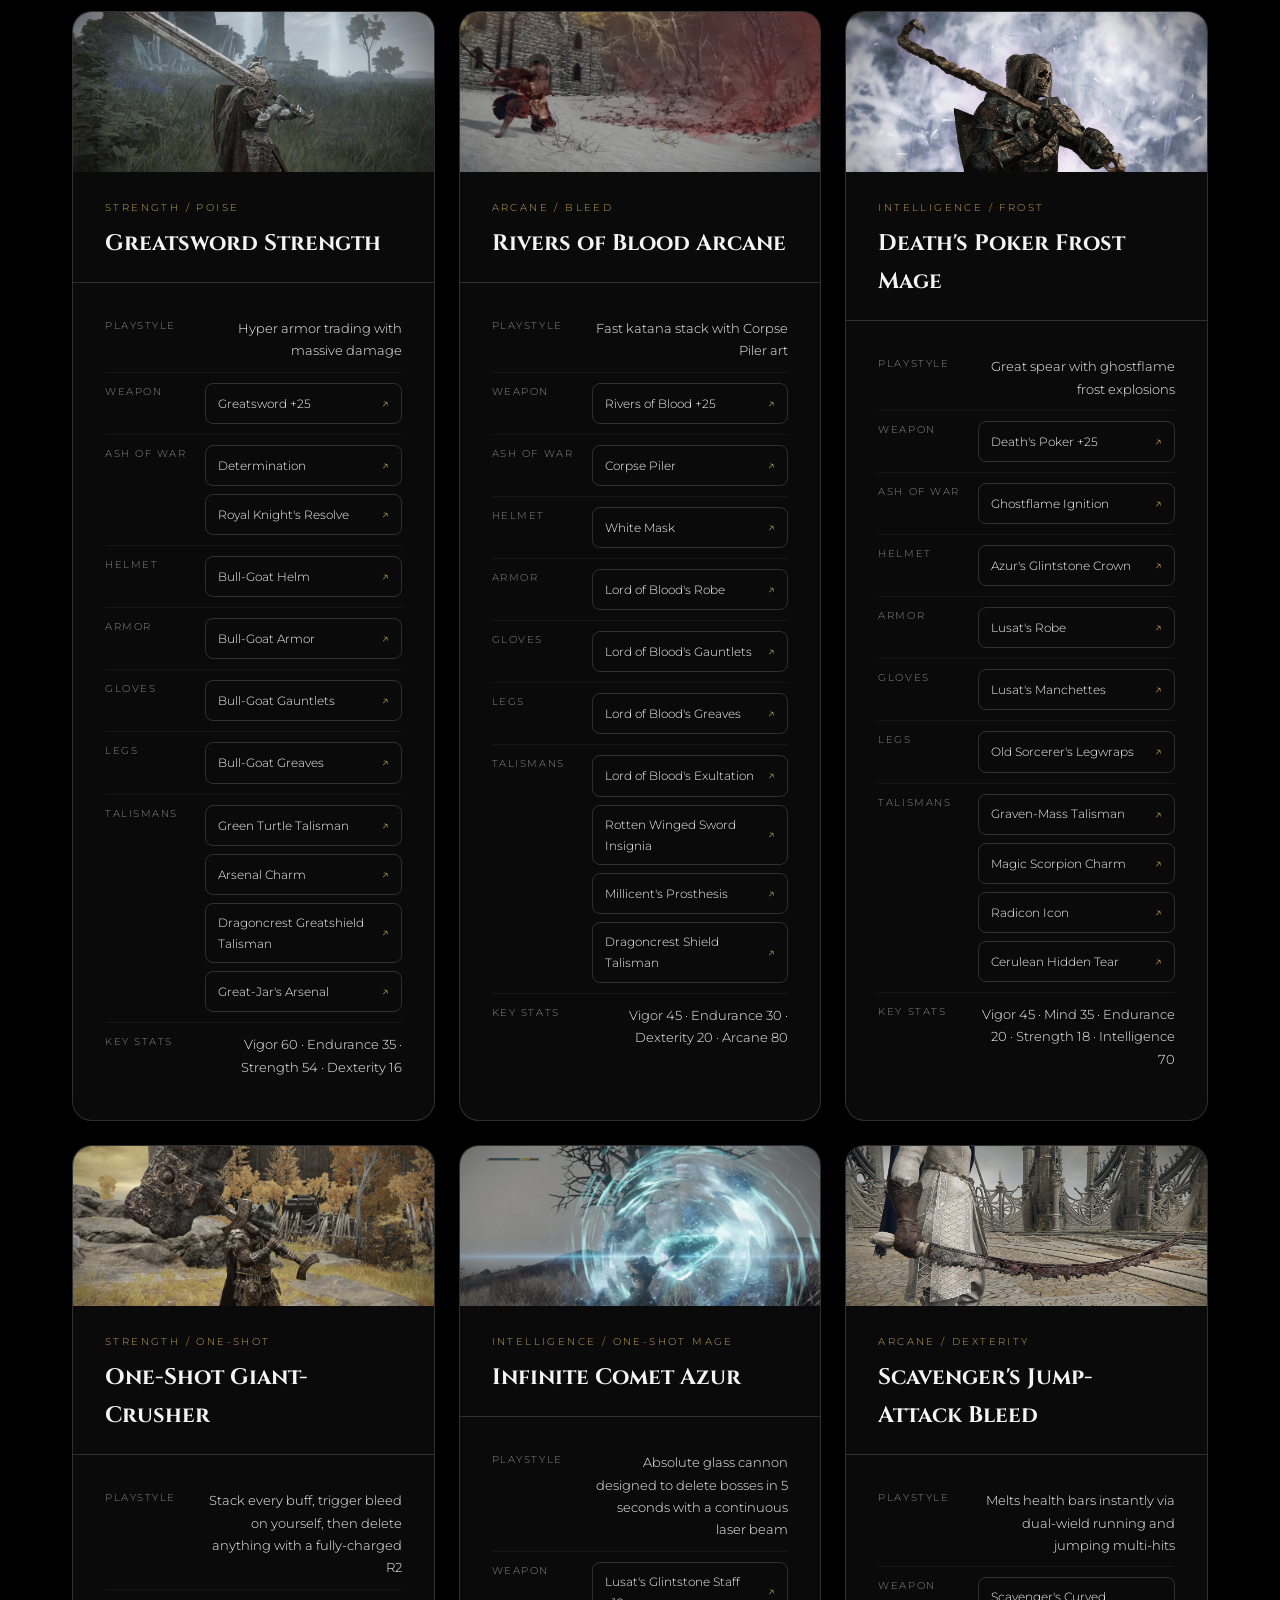
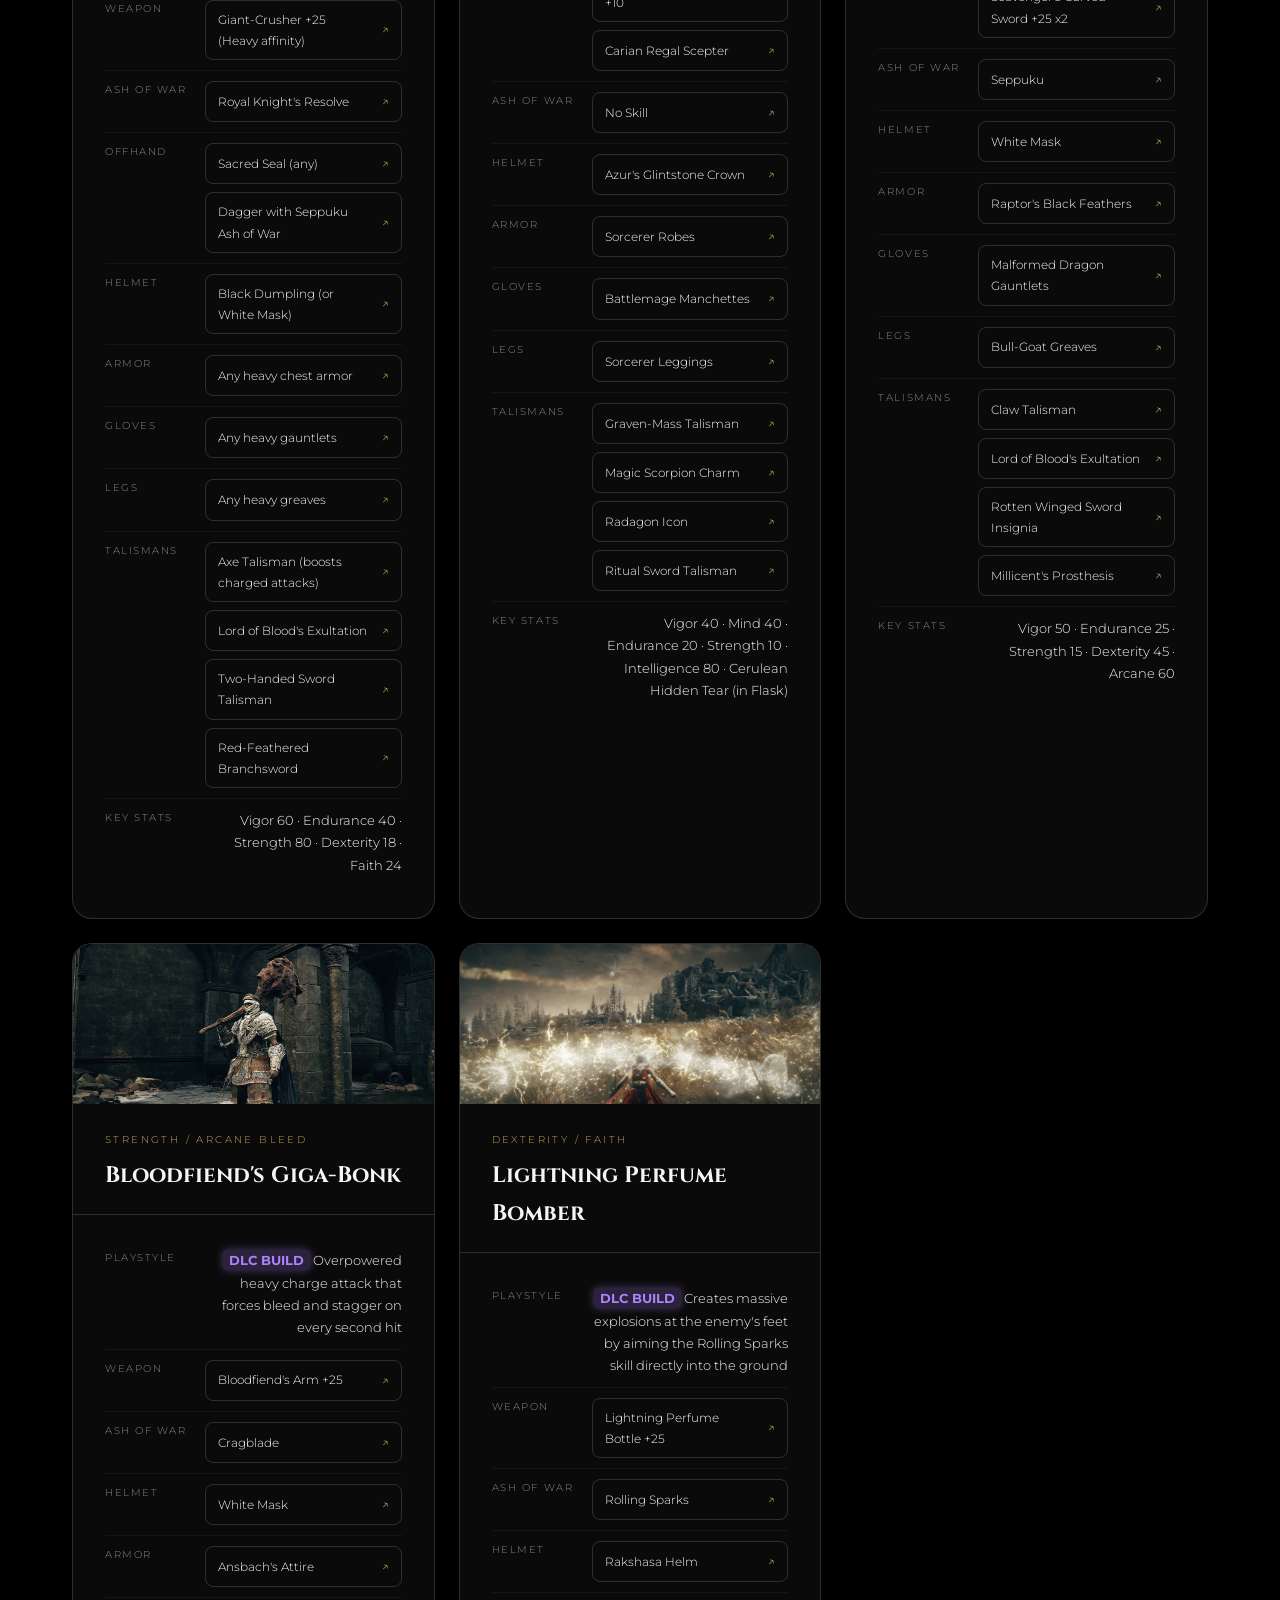
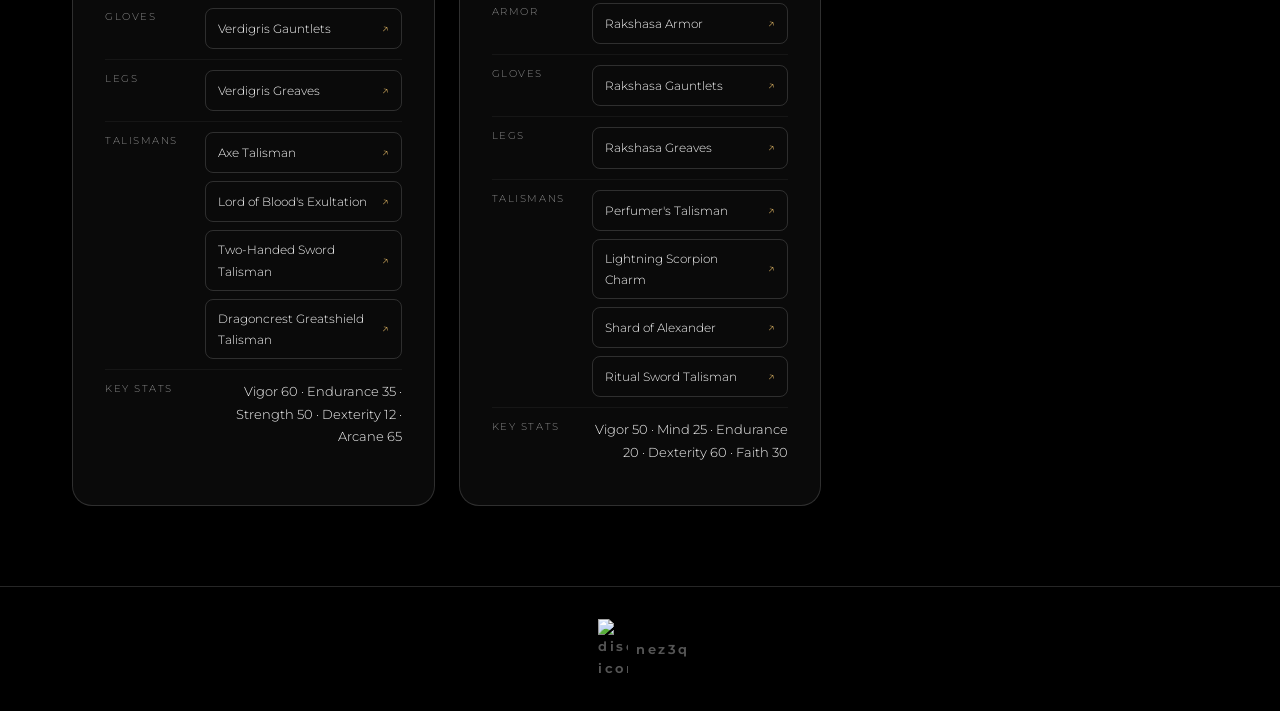
==== commit effa6104: "Update builds.html" ====
--- a/builds.html
+++ b/builds.html
@@ -14,7 +14,7 @@
   "@context": "https://schema.org",
   "@type": "WebSite",
   "name": "Elden Academy",
-  "url": "https://nezek-pg.github.io/Elden-Academy/",
+  "url": "https://eldenring.pl/builds",
   "description": "An ultimate Elden Ring beginner's guide to help you conquer the Lands Between. Discover essential starting locations, early boss strategies, powerful item locations, and the best character builds for new players."
 }
 </script>
